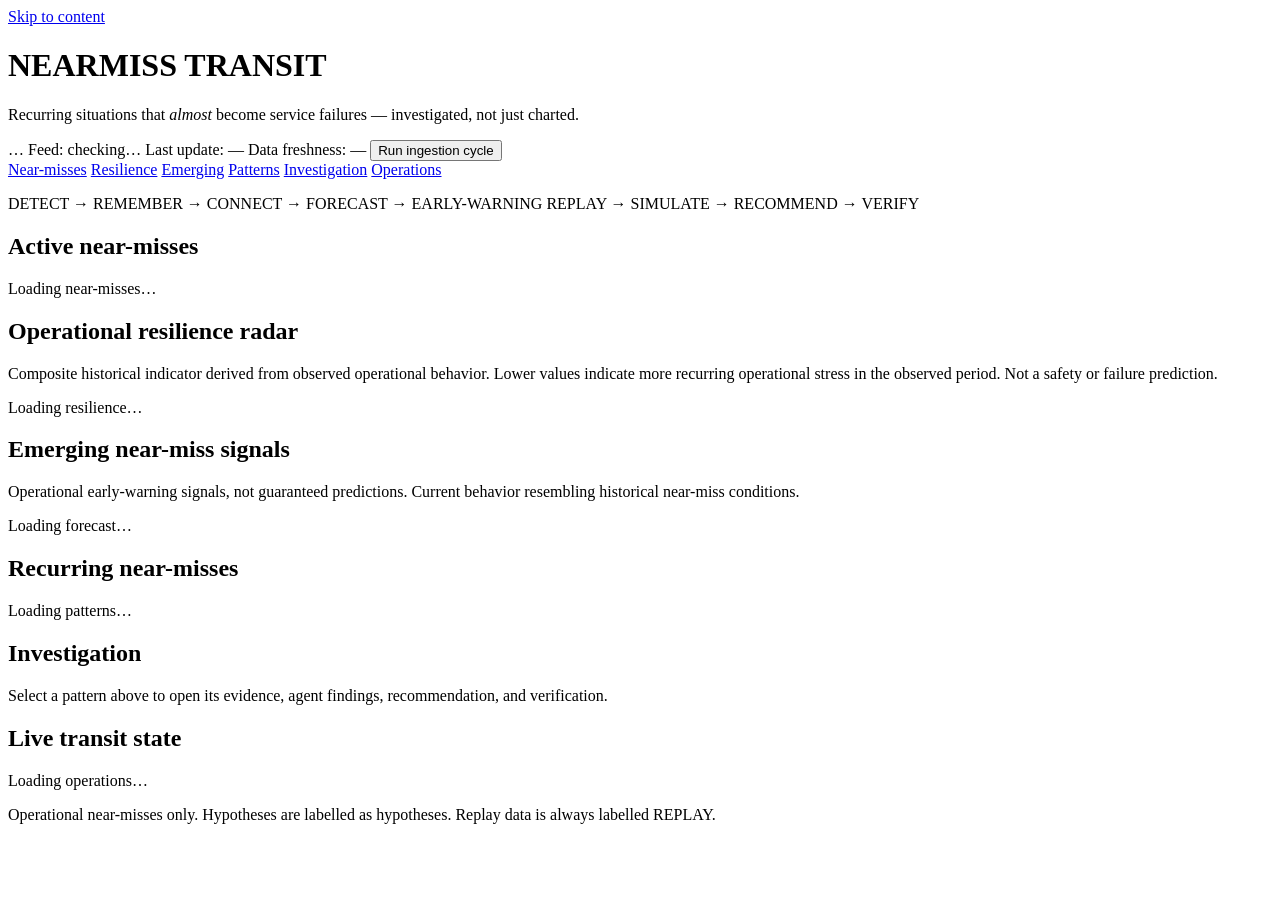
==== frontend/index.html @ abc6fb08 "checkpoint: V2.6 green frontend baseline" ====
<!DOCTYPE html>
<html lang="en">
<head>
<meta charset="utf-8">
<meta name="viewport" content="width=device-width, initial-scale=1">
<title>NearMiss Transit — operational near-miss agent</title>
<link rel="stylesheet" href="/styles.css">
</head>
<body>
<a class="skip" href="#main">Skip to content</a>
<header class="topbar">
  <div>
    <h1>NEARMISS TRANSIT</h1>
    <p class="tagline">Recurring situations that <em>almost</em> become service failures — investigated, not just charted.</p>
  </div>
  <div class="status" role="status" aria-live="polite">
    <span id="mode-badge" class="badge">…</span>
    <span id="feed-state">Feed: checking…</span>
    <span id="last-update">Last update: —</span>
    <span id="freshness">Data freshness: —</span>
    <button id="ingest-btn" type="button">Run ingestion cycle</button>
  </div>
</header>
<nav class="pagenav" aria-label="Sections">
  <a href="#h-nearmisses">Near-misses</a>
  <a href="#h-resilience">Resilience</a>
  <a href="#h-forecast">Emerging</a>
  <a href="#h-patterns">Patterns</a>
  <a href="#h-detail">Investigation</a>
  <a href="#h-ops">Operations</a>
</nav>
<p class="story" aria-label="How to read this dashboard">DETECT → REMEMBER → CONNECT → FORECAST → EARLY-WARNING REPLAY → SIMULATE → RECOMMEND → VERIFY</p>
<main id="main">
  <section aria-labelledby="h-nearmisses">
    <h2 id="h-nearmisses" tabindex="-1">Active near-misses</h2>
    <div id="nearmisses" class="cards"><p class="empty">Loading near-misses…</p></div>
  </section>
  <section aria-labelledby="h-resilience">
    <h2 id="h-resilience" tabindex="-1">Operational resilience radar</h2>
    <p class="fineprint">Composite historical indicator derived from observed operational behavior. Lower values indicate more recurring operational stress in the observed period. Not a safety or failure prediction.</p>
    <div id="resilience" class="cards"><p class="empty">Loading resilience…</p></div>
  </section>
  <section aria-labelledby="h-forecast">
    <h2 id="h-forecast" tabindex="-1">Emerging near-miss signals</h2>
    <p class="fineprint">Operational early-warning signals, not guaranteed predictions. Current behavior resembling historical near-miss conditions.</p>
    <div id="forecast" class="cards"><p class="empty">Loading forecast…</p></div>
  </section>
  <section aria-labelledby="h-patterns">
    <h2 id="h-patterns">Recurring near-misses</h2>
    <div id="patterns" class="cards"><p class="empty">Loading patterns…</p></div>
  </section>
  <section aria-labelledby="h-detail">
    <h2 id="h-detail" tabindex="-1">Investigation</h2>
    <div id="detail"><p class="empty">Select a pattern above to open its evidence, agent findings, recommendation, and verification.</p></div>
  </section>
  <section aria-labelledby="h-ops">
    <h2 id="h-ops">Live transit state</h2>
    <div id="ops"><p class="empty">Loading operations…</p></div>
  </section>
</main>
<footer><p>Operational near-misses only. Hypotheses are labelled as hypotheses. Replay data is always labelled REPLAY.</p></footer>
<script src="/app.js"></script>
</body>
</html>
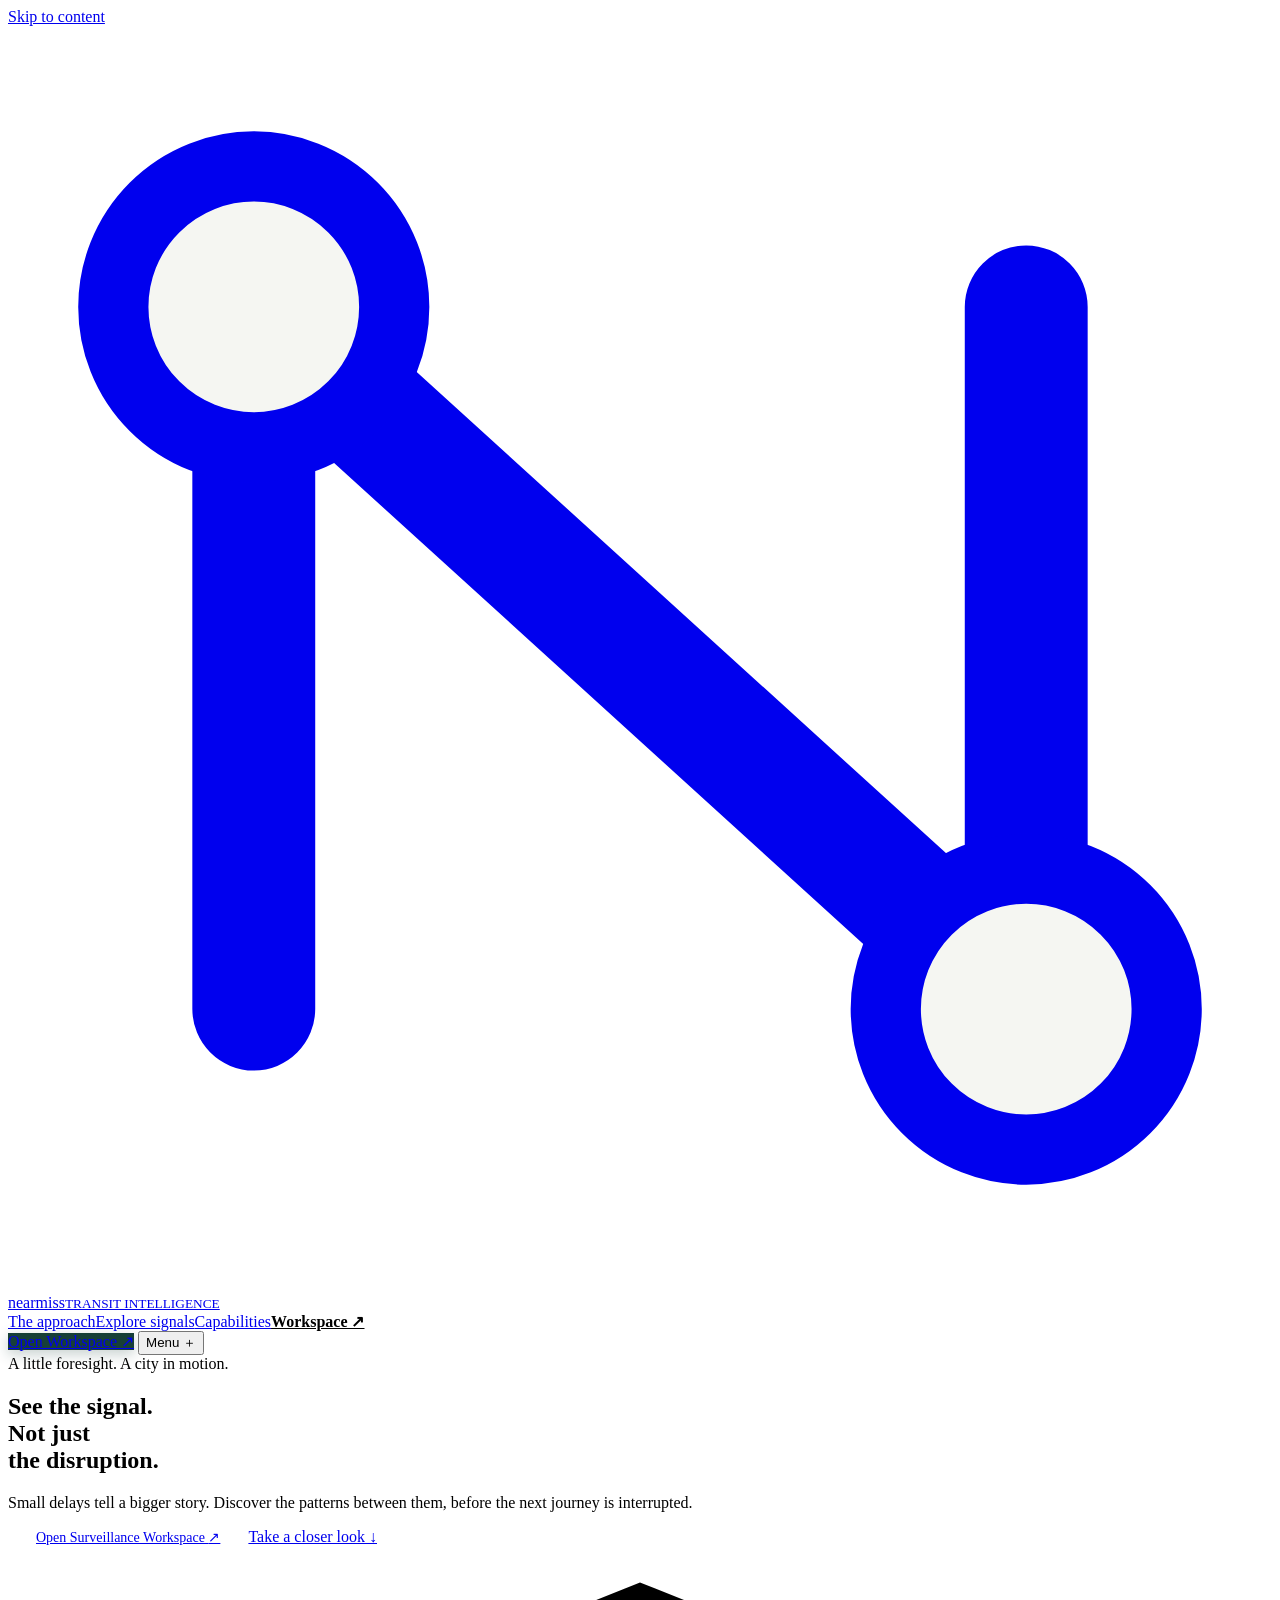
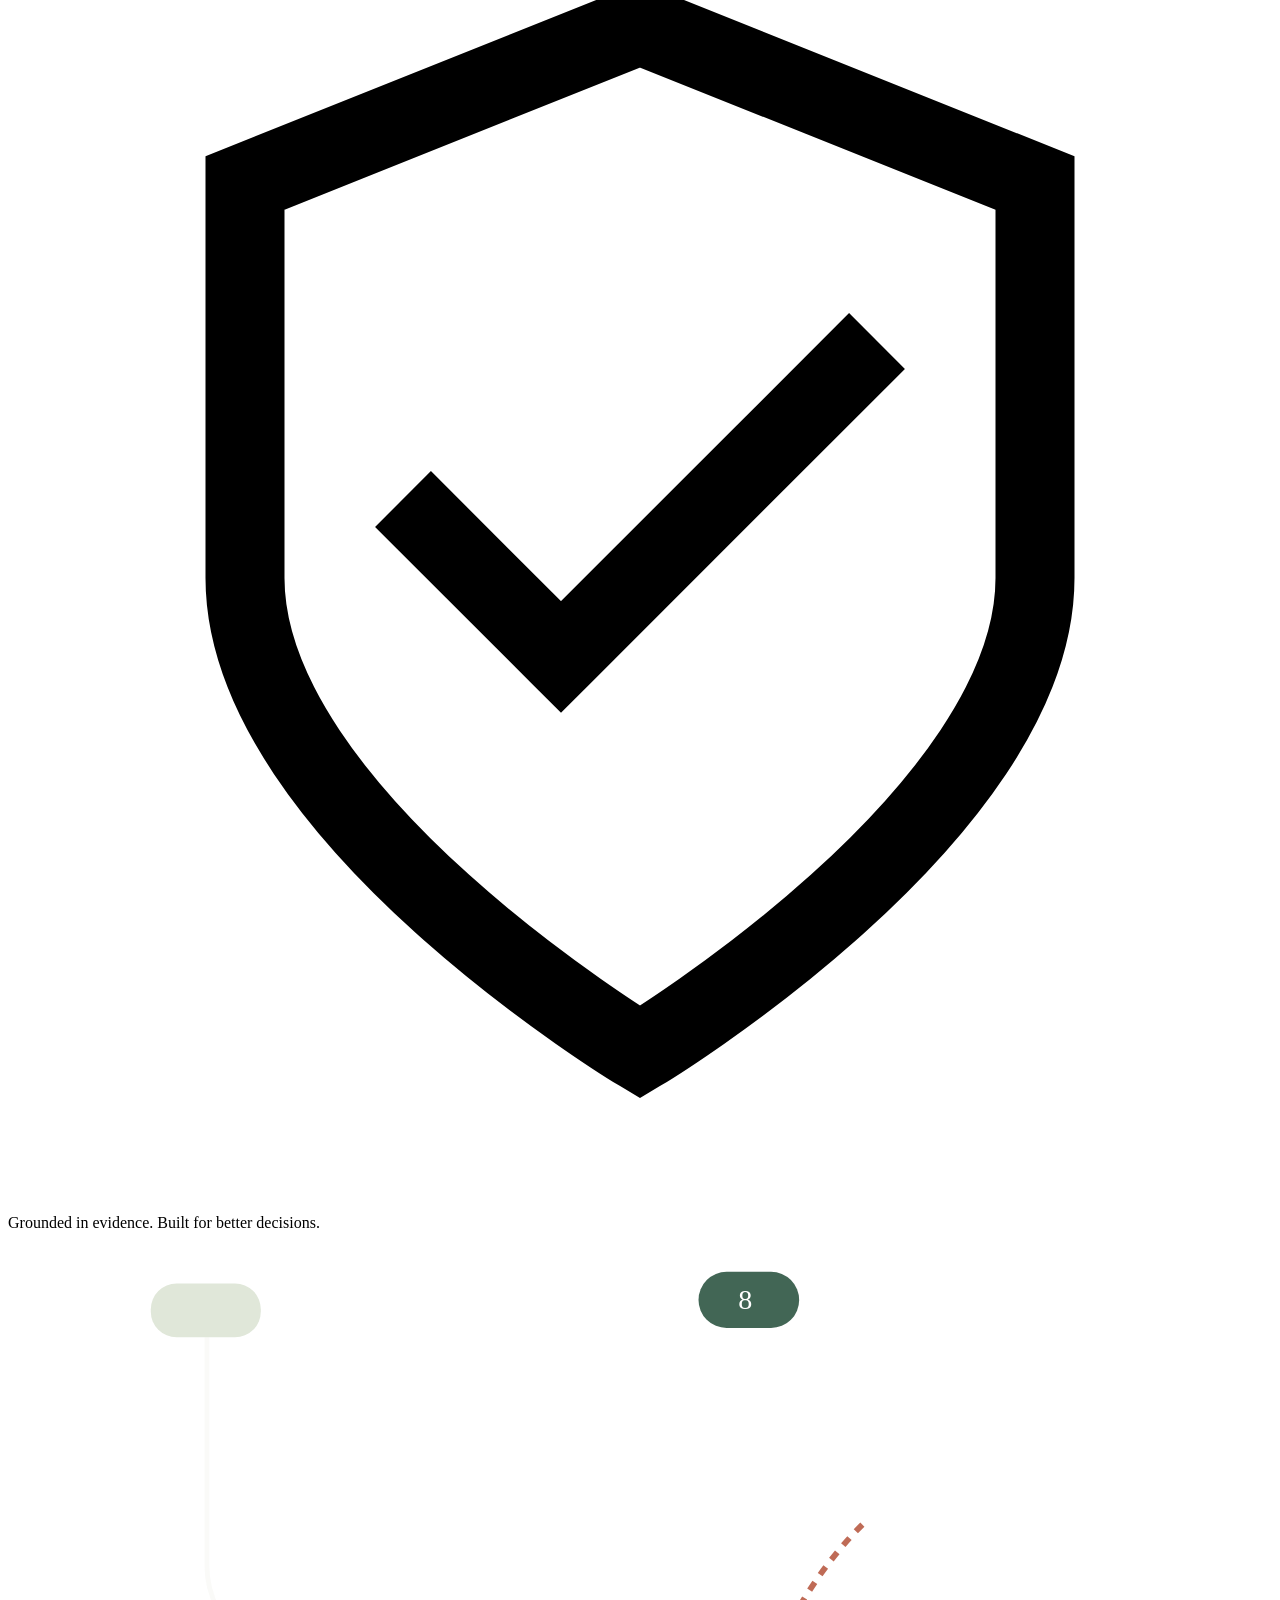
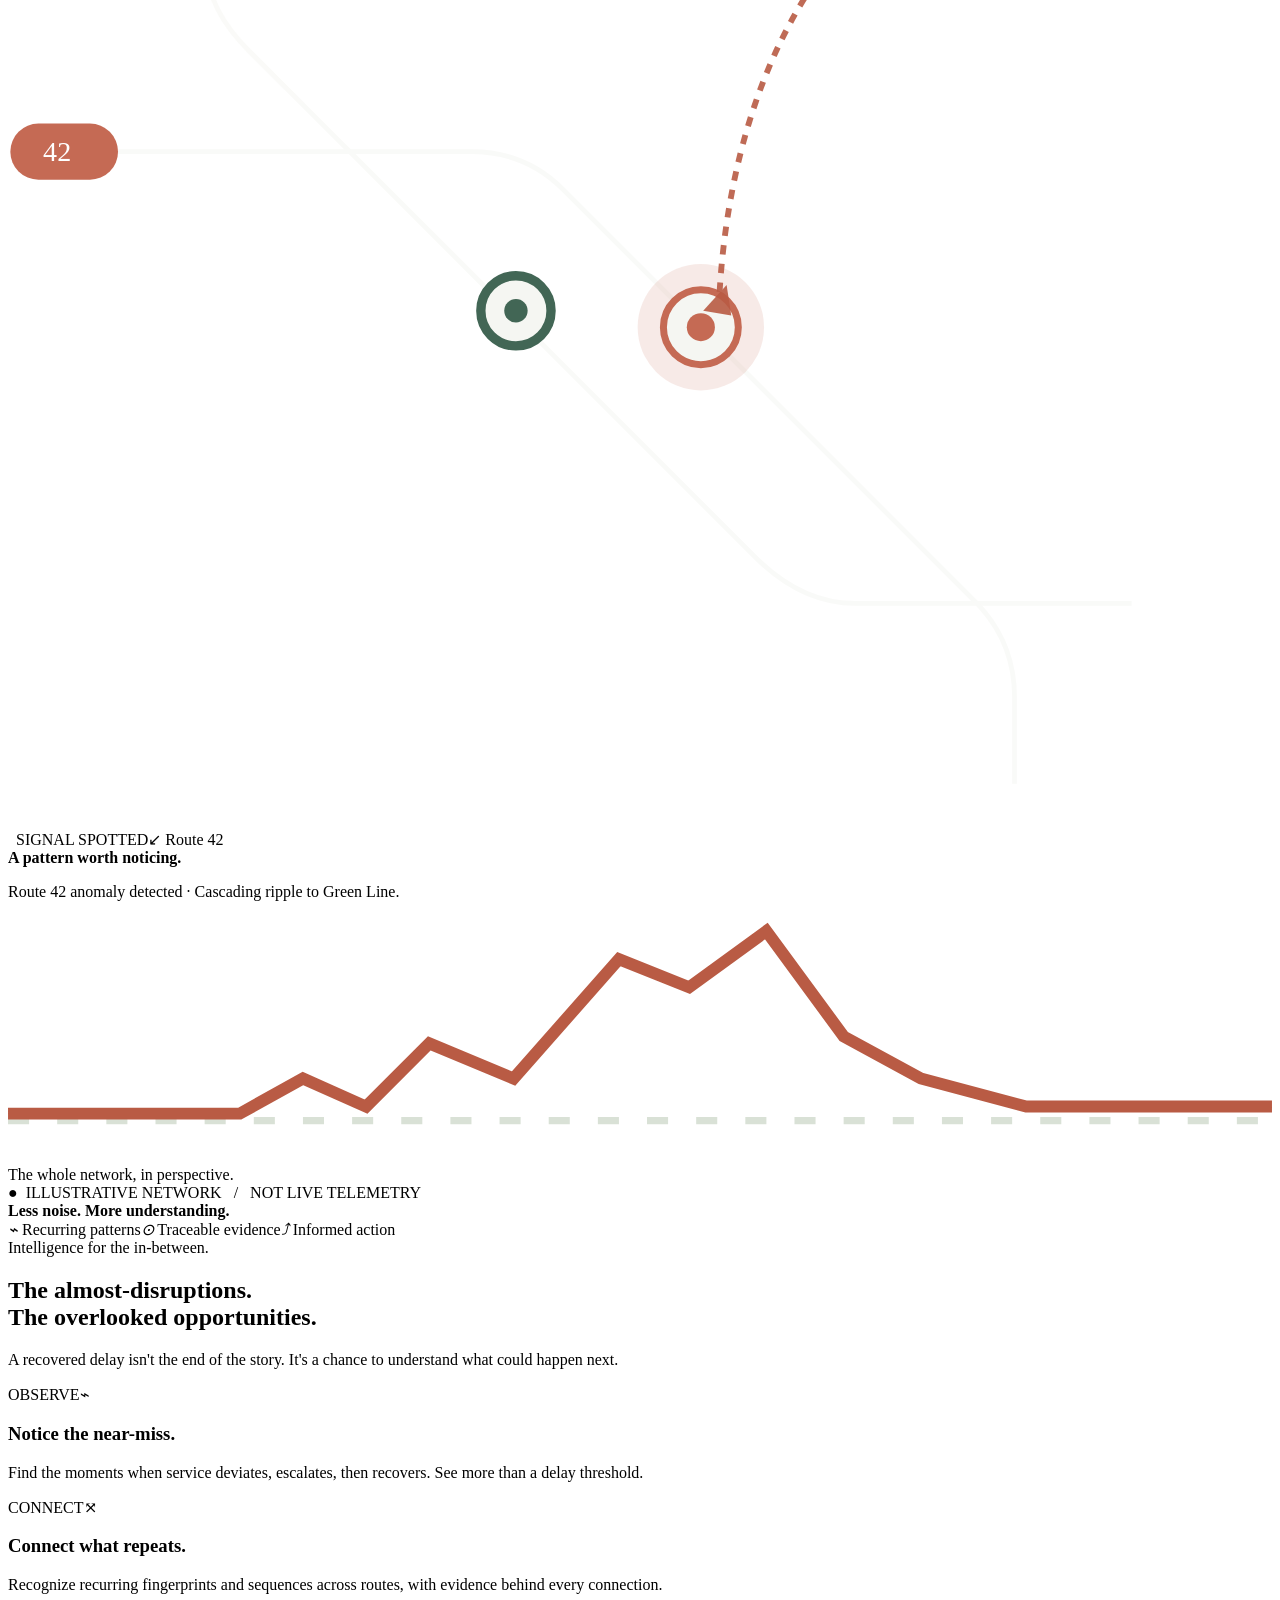
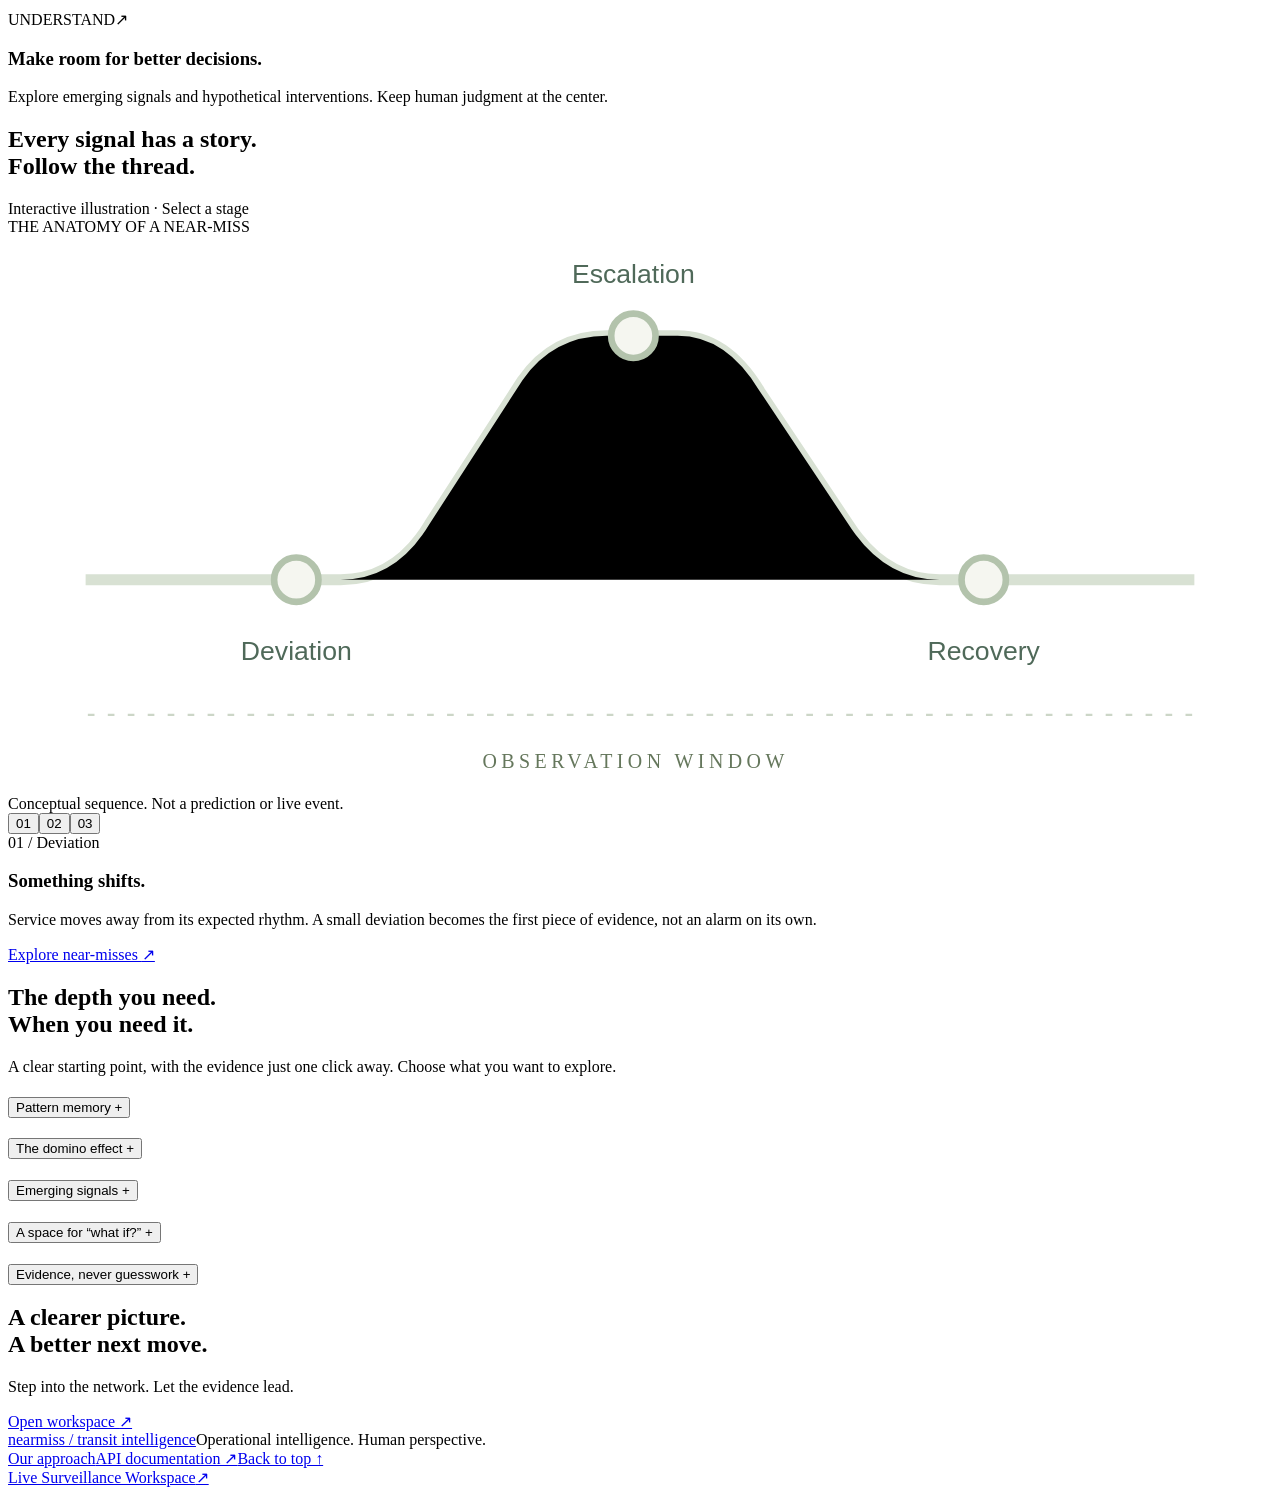
==== commit d042a15e: "fix(workspace): strictly isolate sections into designated single-view tabs and update navigation anc" ====
--- a/frontend/index.html
+++ b/frontend/index.html
@@ -1,64 +1,76 @@
 <!DOCTYPE html>
 <html lang="en">
 <head>
-<meta charset="utf-8">
-<meta name="viewport" content="width=device-width, initial-scale=1">
-<title>NearMiss Transit — operational near-miss agent</title>
-<link rel="stylesheet" href="/styles.css">
+<meta charset="utf-8"><meta name="viewport" content="width=device-width, initial-scale=1">
+<title>NEARMISS TRANSIT | See the signal. Keep the city moving.</title>
+<meta name="application-name" content="NEARMISS TRANSIT">
+<meta name="description" content="Find the recurring transit signals hidden between normal service and disruption. Explore evidence-grounded operational intelligence with NearMiss Transit.">
+<meta name="theme-color" content="#f5f6f2">
+<link rel="icon" href="data:image/svg+xml,%3Csvg xmlns='http://www.w3.org/2000/svg' viewBox='0 0 40 40'%3E%3Crect width='40' height='40' rx='10' fill='%23173f37'/%3E%3Cpath d='M10 28V12l20 16V12' fill='none' stroke='%23e2ebc5' stroke-width='4'/%3E%3C/svg%3E">
+<link rel="stylesheet" href="/css/lenis.css"><link rel="stylesheet" href="/css/landing.css">
+<script defer src="/assets/lenis.min.js"></script>
+<script defer src="/components/landing-hero/hero-network.js"></script>
+<script defer src="/components/landing-atlas/stage-atlas.js"></script>
+<script defer src="/components/landing-main.js"></script>
 </head>
 <body>
 <a class="skip" href="#main">Skip to content</a>
-<header class="topbar">
-  <div>
-    <h1>NEARMISS TRANSIT</h1>
-    <p class="tagline">Recurring situations that <em>almost</em> become service failures — investigated, not just charted.</p>
-  </div>
-  <div class="status" role="status" aria-live="polite">
-    <span id="mode-badge" class="badge">…</span>
-    <span id="feed-state">Feed: checking…</span>
-    <span id="last-update">Last update: —</span>
-    <span id="freshness">Data freshness: —</span>
-    <button id="ingest-btn" type="button">Run ingestion cycle</button>
-  </div>
+<header class="site-nav wrap">
+<a class="brand" href="/" aria-label="NearMiss Transit home"><svg viewBox="0 0 36 36" fill="none" aria-hidden="true"><path d="M7 28V8L29 28V8" stroke="currentColor" stroke-width="3.5" stroke-linecap="round" stroke-linejoin="round"/><circle cx="7" cy="8" r="4" fill="#f5f6f2" stroke="currentColor" stroke-width="2"/><circle cx="29" cy="28" r="4" fill="#f5f6f2" stroke="currentColor" stroke-width="2"/></svg><span>nearmiss<small>TRANSIT INTELLIGENCE</small></span></a>
+<nav class="nav-links" id="navigation" aria-label="Main navigation"><a href="#approach">The approach</a><a href="#signals">Explore signals</a><a href="#capabilities">Capabilities</a><a href="/workspace" style="font-weight:600;color:var(--ink);">Workspace ↗</a></nav>
+<a href="/workspace" class="button small" style="background:#173f37;box-shadow:0 4px 14px rgba(23,63,55,0.25);">Open Workspace <span class="arrow" aria-hidden="true">↗</span></a>
+<button class="menu-toggle" aria-expanded="false" aria-controls="navigation">Menu <span aria-hidden="true">＋</span></button>
 </header>
-<nav class="pagenav" aria-label="Sections">
-  <a href="#h-nearmisses">Near-misses</a>
-  <a href="#h-resilience">Resilience</a>
-  <a href="#h-forecast">Emerging</a>
-  <a href="#h-patterns">Patterns</a>
-  <a href="#h-detail">Investigation</a>
-  <a href="#h-ops">Operations</a>
-</nav>
-<p class="story" aria-label="How to read this dashboard">DETECT → REMEMBER → CONNECT → FORECAST → EARLY-WARNING REPLAY → SIMULATE → RECOMMEND → VERIFY</p>
 <main id="main">
-  <section aria-labelledby="h-nearmisses">
-    <h2 id="h-nearmisses" tabindex="-1">Active near-misses</h2>
-    <div id="nearmisses" class="cards"><p class="empty">Loading near-misses…</p></div>
-  </section>
-  <section aria-labelledby="h-resilience">
-    <h2 id="h-resilience" tabindex="-1">Operational resilience radar</h2>
-    <p class="fineprint">Composite historical indicator derived from observed operational behavior. Lower values indicate more recurring operational stress in the observed period. Not a safety or failure prediction.</p>
-    <div id="resilience" class="cards"><p class="empty">Loading resilience…</p></div>
-  </section>
-  <section aria-labelledby="h-forecast">
-    <h2 id="h-forecast" tabindex="-1">Emerging near-miss signals</h2>
-    <p class="fineprint">Operational early-warning signals, not guaranteed predictions. Current behavior resembling historical near-miss conditions.</p>
-    <div id="forecast" class="cards"><p class="empty">Loading forecast…</p></div>
-  </section>
-  <section aria-labelledby="h-patterns">
-    <h2 id="h-patterns">Recurring near-misses</h2>
-    <div id="patterns" class="cards"><p class="empty">Loading patterns…</p></div>
-  </section>
-  <section aria-labelledby="h-detail">
-    <h2 id="h-detail" tabindex="-1">Investigation</h2>
-    <div id="detail"><p class="empty">Select a pattern above to open its evidence, agent findings, recommendation, and verification.</p></div>
-  </section>
-  <section aria-labelledby="h-ops">
-    <h2 id="h-ops">Live transit state</h2>
-    <div id="ops"><p class="empty">Loading operations…</p></div>
-  </section>
+<section class="hero wrap" aria-labelledby="hero-title">
+<div class="hero-copy">
+<div class="eyebrow"><span class="dot"></span> A little foresight. A city in motion.</div>
+<h1 id="hero-title">See the signal.<br>Not just<br><span>the disruption.</span></h1>
+<p>Small delays tell a bigger story. Discover the patterns between them, before the next journey is interrupted.</p>
+<div class="hero-actions"><a class="button" href="/workspace" style="font-size:14px;padding:0 28px;">Open Surveillance Workspace <span class="arrow" aria-hidden="true">↗</span></a><a class="text-link" href="#signals">Take a closer look <span aria-hidden="true">↓</span></a></div>
+<div class="hero-note"><svg viewBox="0 0 16 16" fill="none" aria-hidden="true"><path d="M8 1l5 2v5c0 3-5 6-5 6S3 11 3 8V3l5-2z" stroke="currentColor"/><path d="M5 7l2 2 4-4" stroke="currentColor"/></svg>Grounded in evidence. Built for better decisions.</div>
+</div>
+<div class="network-scene" role="img" aria-label="Illustrative transit network. A small signal on Route 42 connects to a wider network of routes.">
+<div class="scene-grid"></div>
+<svg class="network-map" viewBox="0 0 540 510" fill="none" aria-hidden="true">
+<g class="map-base"><path d="M30 70h440M30 150h440M30 230h440M30 310h440M30 390h440M90 20v430M170 20v430M250 20v430M330 20v430M410 20v430"/><path d="M10 430L430 10M90 490L510 70M20 330L330 20"/></g>
+<g class="map-routes"><path class="route route-sage" d="M85 30V143Q85 161 103 179L319 395Q339 415 362 415H480"/><path class="route route-blue" d="M24 325H159Q181 325 197 309L349 157Q367 139 392 139H508"/><path class="route route-dark" d="M162 485V413Q162 390 179 373L299 253Q316 236 316 210V45"/><path class="route route-coral" d="M20 222H198Q221 222 237 238L413 414Q430 431 430 455V492"/>
+<g stroke="#f5f6f2" stroke-width="2" opacity=".5"><path d="M85 35V143Q85 161 103 179L319 395Q339 415 362 415H480"/><path d="M20 222H198Q221 222 237 238L413 414Q430 431 430 455V492"/></g>
+<circle class="station" cx="85" cy="93" r="7"/><circle class="station" cx="148" cy="222" r="7"/><circle class="station" cx="162" cy="439" r="7"/><circle class="station" cx="316" cy="88" r="7"/><circle class="station" cx="400" cy="139" r="7"/><circle class="station" cx="419" cy="415" r="7"/>
+<circle cx="217" cy="290" r="15" fill="#f5f6f2" stroke="#426655" stroke-width="4"/><circle cx="217" cy="290" r="5" fill="#426655"/>
+<circle cx="296" cy="297" r="27" fill="#c56a54" opacity=".14"/><circle cx="296" cy="297" r="16" fill="#f5f6f2" stroke="#c56a54" stroke-width="3"/><circle cx="296" cy="297" r="6" fill="#c56a54"/>
+<text class="map-label" x="103" y="80">NORTH STATION</text><text class="map-label" x="333" y="67">GREEN LINE</text><text class="map-label" x="380" y="117">WATERFRONT</text><text class="map-label" x="50" y="350">CENTRAL</text><text class="map-label" x="290" y="443">SOUTH STATION</text>
+<rect x="61" y="22" width="47" height="23" rx="11" fill="#e0e7d9"/><text class="map-number" x="76" y="38">17</text><rect x="1" y="210" width="46" height="24" rx="12" fill="#c56a54"/><text x="15" y="226" fill="white" font-size="12">42</text><rect x="295" y="17" width="43" height="24" rx="12" fill="#426655"/><text x="312" y="33" fill="white" font-size="12">8</text>
+<g class="signal-pointer-group" opacity=".9">
+<path d="M 365 125 C 330 160, 308 215, 304 282" stroke="#b95b44" stroke-width="2.5" stroke-dasharray="4 4" fill="none"/>
+<polygon points="297,290 307,279 309,292" fill="#b95b44"/>
+</g>
+</g></svg>
+<div class="signal-card"><div class="card-heading"><span><span class="dot"></span> &nbsp; SIGNAL SPOTTED</span><span class="signal-direction">↙ Route 42</span></div><strong>A pattern worth noticing.</strong><p>Route 42 anomaly detected · Cascading ripple to Green Line.</p><svg class="mini-chart" viewBox="0 0 180 35" fill="none"><path d="M0 29H180" stroke="#d9e1d6" stroke-dasharray="3 4"/><path d="M0 28H33L42 23L51 27L60 18L72 23L87 6L97 10L108 2L119 17L130 23L145 27H180" stroke="#b95b44" stroke-width="1.7"/></svg></div>
+<div class="signal-chip"><span class="dot"></span> The whole network, in perspective.</div><div class="scene-caption"><span>●</span> &nbsp;ILLUSTRATIVE NETWORK &nbsp; / &nbsp; NOT LIVE TELEMETRY</div>
+</div>
+</section>
+<div class="intro-strip wrap"><strong>Less noise. More understanding.</strong><div class="strip-items"><span><i>⌁</i> Recurring patterns</span><span><i>⊙</i> Traceable evidence</span><span><i>⤴</i> Informed action</span></div><span>Intelligence for the in-between.</span></div>
+<section class="section wrap" id="approach" aria-labelledby="approach-title">
+<div class="section-head" data-reveal><h2 id="approach-title">The almost-disruptions.<br>The overlooked opportunities.</h2><p>A recovered delay isn't the end of the story. It's a chance to understand what could happen next.</p></div>
+<div class="steps"><article class="step" data-reveal><div class="step-top"><span class="step-number">OBSERVE</span><span class="step-icon" aria-hidden="true">⌁</span></div><h3>Notice the near-miss.</h3><p>Find the moments when service deviates, escalates, then recovers. See more than a delay threshold.</p></article><article class="step" data-reveal><div class="step-top"><span class="step-number">CONNECT</span><span class="step-icon" aria-hidden="true">⤧</span></div><h3>Connect what repeats.</h3><p>Recognize recurring fingerprints and sequences across routes, with evidence behind every connection.</p></article><article class="step" data-reveal><div class="step-top"><span class="step-number">UNDERSTAND</span><span class="step-icon" aria-hidden="true">↗</span></div><h3>Make room for better decisions.</h3><p>Explore emerging signals and hypothetical interventions. Keep human judgment at the center.</p></article></div>
+</section>
+<section class="section atlas-section" id="signals" aria-labelledby="signals-title"><div class="wrap">
+<div class="section-head" data-reveal><h2 id="signals-title">Every signal has a story.<br>Follow the thread.</h2><span class="pill-label">Interactive illustration · Select a stage</span></div>
+<div class="atlas" data-stage="0" data-reveal>
+<div class="atlas-visual"><span class="atlas-top">THE ANATOMY OF A NEAR-MISS</span><svg viewBox="0 0 570 250" role="img" aria-label="A route through deviation, escalation, and recovery"><path d="M35 155H150Q175 155 190 130L232 65Q246 45 270 45H302Q324 45 339 70L379 130Q395 155 420 155H535" stroke="#d8e1d3" stroke-width="5" fill="none"/><path class="trace" d="M35 155H150Q175 155 190 130L232 65Q246 45 270 45H302Q324 45 339 70L379 130Q395 155 420 155H535"/><circle class="node-0" cx="130" cy="155" r="10" fill="#f5f6f0" stroke="#b3c3ac" stroke-width="3"/><circle class="node-1" cx="282" cy="45" r="10" fill="#f5f6f0" stroke="#b3c3ac" stroke-width="3"/><circle class="node-2" cx="440" cy="155" r="10" fill="#f5f6f0" stroke="#b3c3ac" stroke-width="3"/><g fill="#4f6959" font-family="DM Sans, sans-serif" font-size="12" text-anchor="middle"><text x="130" y="191">Deviation</text><text x="282" y="21">Escalation</text><text x="440" y="191">Recovery</text></g><path d="M36 216H535" stroke="#ccd6c7" stroke-dasharray="3 6"/><text x="283" y="240" fill="#65775c" font-size="9" text-anchor="middle" letter-spacing="2">OBSERVATION WINDOW</text></svg><span class="atlas-bottom">Conceptual sequence. Not a prediction or live event.</span></div>
+<div class="atlas-detail"><div class="stage-tabs" role="tablist" aria-label="Signal stages"><button class="stage-tab" role="tab" aria-selected="true" aria-controls="stage-panel" id="stage-0" data-stage="0">01</button><button class="stage-tab" role="tab" aria-selected="false" aria-controls="stage-panel" id="stage-1" tabindex="-1" data-stage="1">02</button><button class="stage-tab" role="tab" aria-selected="false" aria-controls="stage-panel" id="stage-2" tabindex="-1" data-stage="2">03</button></div><div class="detail-body" id="stage-panel" role="tabpanel" aria-labelledby="stage-0" tabindex="0"><div class="detail-kicker" id="stage-kicker">01 / Deviation</div><h3 id="stage-title">Something shifts.</h3><p id="stage-copy">Service moves away from its expected rhythm. A small deviation becomes the first piece of evidence, not an alarm on its own.</p><a class="text-link" href="/workspace#nearmisses">Explore near-misses <span aria-hidden="true">↗</span></a></div></div>
+</div></div></section>
+<section class="section wrap capabilities" id="capabilities" aria-labelledby="cap-title"><div data-reveal><h2 id="cap-title">The depth you need.<br>When you need it.</h2><p>A clear starting point, with the evidence just one click away. Choose what you want to explore.</p></div><div class="ledger" data-reveal>
+<div class="disclosure"><h3><button aria-expanded="false" aria-controls="detail-patterns">Pattern memory <span aria-hidden="true">+</span></button></h3><div class="disclosure-panel" id="detail-patterns" hidden><p>Compare deterministic operational fingerprints to understand which near-misses recur. Similarity identifies patterns, without claiming a root cause.</p><a href="/workspace#patterns">Open pattern memory ↗</a></div></div>
+<div class="disclosure"><h3><button aria-expanded="false" aria-controls="detail-domino">The domino effect <span aria-hidden="true">+</span></button></h3><div class="disclosure-panel" id="detail-domino" hidden><p>Follow recurring temporal sequences across multiple routes. These connections describe observed order, not proven causation.</p><a href="/workspace#patterns">Explore connected patterns ↗</a></div></div>
+<div class="disclosure"><h3><button aria-expanded="false" aria-controls="detail-forecast">Emerging signals <span aria-hidden="true">+</span></button></h3><div class="disclosure-panel" id="detail-forecast" hidden><p>Bring attention to developing operational stress with deterministic early-warning heuristics. Signals guide investigation; they are not guaranteed predictions.</p><a href="/workspace#forecast">View emerging signals ↗</a></div></div>
+<div class="disclosure"><h3><button aria-expanded="false" aria-controls="detail-sandbox">A space for “what if?” <span aria-hidden="true">+</span></button></h3><div class="disclosure-panel" id="detail-sandbox" hidden><p>Investigate a pattern, replay observations, and compare hypothetical interventions. Simulated improvements remain explicitly separate from real-world outcomes.</p><a href="/workspace#patterns">Choose a pattern to investigate ↗</a></div></div>
+<div class="disclosure"><h3><button aria-expanded="false" aria-controls="detail-evidence">Evidence, never guesswork <span aria-hidden="true">+</span></button></h3><div class="disclosure-panel" id="detail-evidence" hidden><p>Facts, inferences, hypotheses, and simulations have distinct labels. Trace claims to their evidence, and always know whether you're viewing live observations or a historical replay.</p><a href="/workspace#delays">View operational evidence ↗</a></div></div>
+</div></section>
+<section class="closing wrap" aria-labelledby="closing-title" data-reveal><div><h2 id="closing-title">A clearer picture.<br>A better next move.</h2><p>Step into the network. Let the evidence lead.</p></div><a href="/workspace" class="button">Open workspace <span class="arrow" aria-hidden="true">↗</span></a></section>
 </main>
-<footer><p>Operational near-misses only. Hypotheses are labelled as hypotheses. Replay data is always labelled REPLAY.</p></footer>
-<script src="/app.js"></script>
-</body>
-</html>
+<footer class="footer wrap"><a class="footer-brand" href="/">nearmiss / transit intelligence</a><span>Operational intelligence. Human perspective.</span><div class="footer-links"><a href="#approach">Our approach</a><a href="/docs">API documentation ↗</a><a href="#main">Back to top ↑</a></div></footer>
+<noscript><p class="noscript">For interactive explanations, enable JavaScript. The <a href="/workspace">workspace</a> also requires JavaScript.</p></noscript>
+<a href="/workspace" class="floating-workspace-pill" id="launch-workspace" aria-label="Open surveillance workspace"><span class="pulse-dot"></span><span>Live Surveillance Workspace</span><span class="pill-arrow">↗</span></a>
+</body></html>
